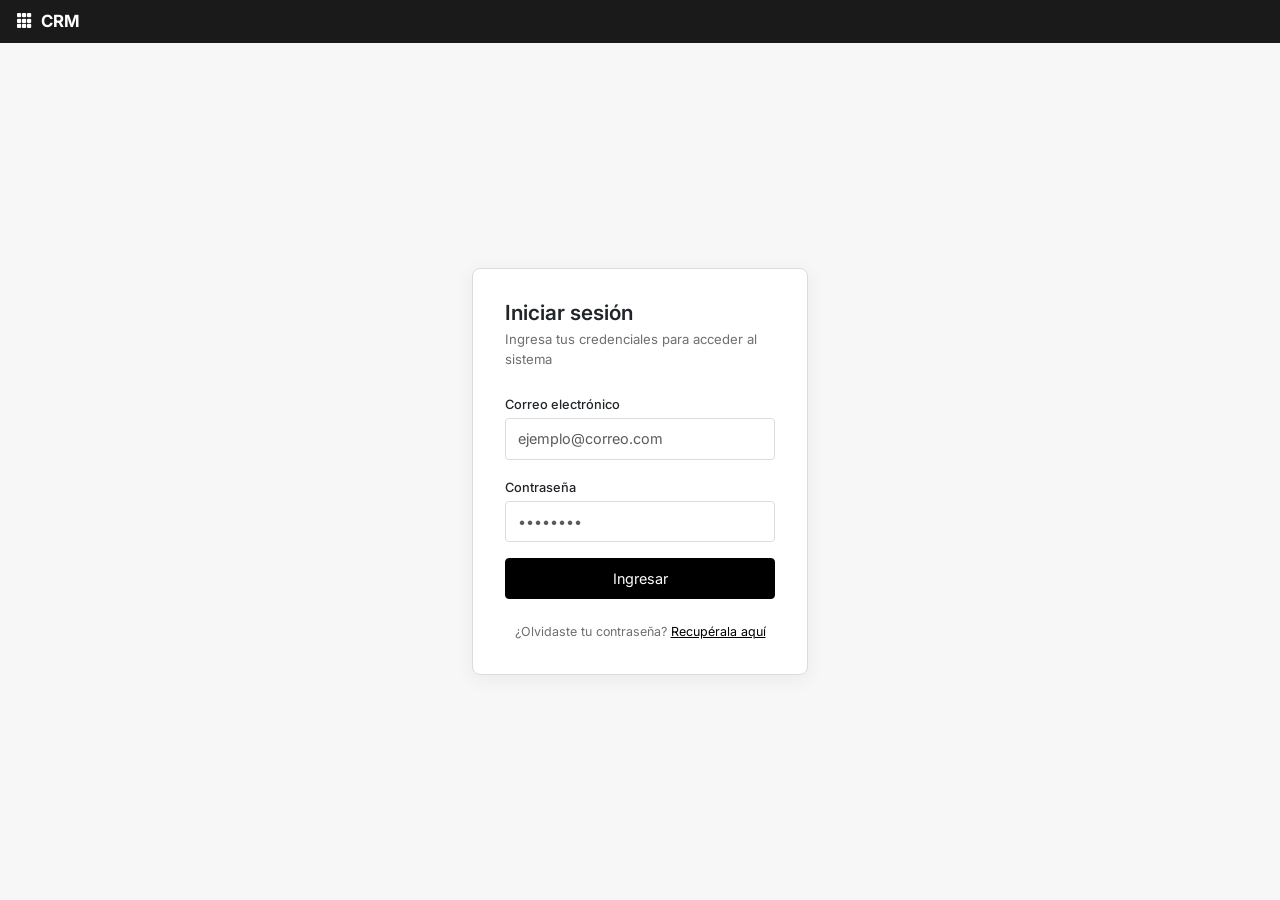
==== index.html @ 172df6b5 "version-1" ====
<!DOCTYPE html>
<html lang="es">
<head>
<meta charset="UTF-8">
<title>Iniciar Sesión - CRM</title>
<meta name="viewport" content="width=device-width, initial-scale=1">
<link href="https://cdn.jsdelivr.net/npm/bootstrap@5.3.3/dist/css/bootstrap.min.css" rel="stylesheet">
<link href="https://cdn.jsdelivr.net/npm/bootstrap-icons@1.11.3/font/bootstrap-icons.css" rel="stylesheet">
<link href="https://fonts.googleapis.com/css2?family=Inter:wght@400;500;600;700&display=swap" rel="stylesheet">
<link href="css/style.css" rel="stylesheet">
<style>
.login-wrapper{min-height:100vh;display:flex;flex-direction:column;background:var(--surface);}
.login-card{width:100%;max-width:400px;margin:auto;padding:2rem;}
.login-card .card{border:1px solid var(--border);border-radius:8px;box-shadow:0 4px 20px rgba(0,0,0,.06);}
.login-card .card-body{padding:2rem;}
.login-card h2{font-size:1.3rem;font-weight:600;margin-bottom:.25rem;}
.login-card .sub{color:var(--muted);font-size:.82rem;margin-bottom:1.5rem;}
.login-card label{font-size:.8rem;font-weight:500;margin-bottom:.25rem;}
.login-card .form-control{font-size:.9rem;padding:.55rem .75rem;border:1px solid var(--border);border-radius:4px;}
.login-card .form-control:focus{border-color:#000;box-shadow:none;}
.login-card .btn-crm-solid{width:100%;padding:.55rem;font-size:.9rem;border-radius:4px;}
.login-card .footer-text{font-size:.78rem;color:var(--muted);text-align:center;margin-top:1.5rem;}
</style>
</head>
<body>
<div class="login-wrapper">
  <nav class="navbar-crm d-flex align-items-center justify-content-between">
    <div class="d-flex align-items-center">
      <span class="brand"><i class="bi bi-grid-3x3-gap-fill"></i> CRM</span>
    </div>
  </nav>

  <div class="login-card">
    <div class="card">
      <div class="card-body">
        <h2>Iniciar sesión</h2>
        <p class="sub">Ingresa tus credenciales para acceder al sistema</p>
        <form id="loginForm">
          <div class="mb-3">
            <label for="email">Correo electrónico</label>
            <input type="email" class="form-control" id="email" placeholder="ejemplo@correo.com" required>
          </div>
          <div class="mb-3">
            <label for="password">Contraseña</label>
            <input type="password" class="form-control" id="password" placeholder="••••••••" required>
          </div>
          <button type="submit" class="btn-crm-solid">Ingresar</button>
        </form>
        <div class="footer-text">
          ¿Olvidaste tu contraseña? <a href="#" style="color:#000;text-decoration:underline;">Recupérala aquí</a>
        </div>
      </div>
    </div>
  </div>
</div>

<script>
document.getElementById('loginForm').addEventListener('submit', function(e) {
  e.preventDefault();
  window.location.href = 'leads.html';
});
</script>
</body>
</html>
---- css/style.css ----
:root{
  --bg:#ffffff;
  --surface:#f7f7f7;
  --border:#dcdcdc;
  --text:#111111;
  --muted:#6e6e73;
  --dark:#1a1a1a;
}
*{box-sizing:border-box;}
body{font-family:'Inter',Arial,sans-serif;color:var(--text);background:var(--bg);font-size:.9rem;}
a{text-decoration:none;color:inherit;}

/* ---------- Navbar ---------- */
.navbar-crm{background:var(--dark);padding:.55rem 1rem;}
.navbar-crm .brand{color:#fff;font-weight:700;font-size:1.05rem;letter-spacing:.02em;display:flex;align-items:center;gap:.45rem;}
.navbar-crm .nav-link{color:#bdbdbd;padding:.4rem .75rem;font-size:.85rem;border-bottom:2px solid transparent;}
.navbar-crm .nav-link.active,.navbar-crm .nav-link:hover{color:#fff;border-bottom-color:#fff;}
.avatar-circle{width:32px;height:32px;border-radius:50%;background:#555;display:flex;align-items:center;justify-content:center;color:#fff;font-size:.8rem;font-weight:600;}
.avatar-badge{width:22px;height:22px;border-radius:50%;background:#000;color:#fff;display:inline-flex;align-items:center;justify-content:center;font-size:.68rem;font-weight:700;flex:none;}

/* ---------- Toolbar / breadcrumb ---------- */
.toolbar{border-bottom:1px solid var(--border);padding:.6rem 1rem;display:flex;align-items:center;gap:.6rem;flex-wrap:wrap;}
.btn-crm{border:1px solid #000;background:#fff;color:#000;font-size:.82rem;padding:.35rem .85rem;border-radius:3px;}
.btn-crm-solid{border:1px solid #000;background:#000;color:#fff;font-size:.82rem;padding:.35rem .85rem;border-radius:3px;}
.btn-crm:hover{background:#f2f2f2;}
.btn-crm-solid:hover{background:#222;color:#fff;}
.breadcrumb-crm{font-size:.82rem;color:var(--muted);}
.breadcrumb-crm .current{color:#000;}
.pager{font-size:.82rem;color:var(--muted);display:flex;align-items:center;gap:.4rem;}
.pager i{cursor:pointer;}

/* ---------- Search row ---------- */
.search-row{padding:.6rem 1rem;border-bottom:1px solid var(--border);}
.search-input{border:1px solid var(--border);border-radius:3px;padding:.35rem .75rem;font-size:.85rem;}

/* ---------- List / table ---------- */
table.table-crm{margin:0;}
table.table-crm thead th{background:var(--surface);font-size:.72rem;text-transform:uppercase;letter-spacing:.04em;color:var(--muted);border-bottom:1px solid var(--border);font-weight:600;white-space:nowrap;}
table.table-crm td, table.table-crm th{padding:.55rem .75rem;vertical-align:middle;border-color:var(--border);}
table.table-crm tbody tr{cursor:pointer;}
table.table-crm tbody tr:hover{background:var(--surface);}
.vendor-cell{display:flex;align-items:center;gap:.5rem;}

/* ---------- Kanban ---------- */
.kanban-col{background:var(--surface);border-radius:6px;padding:.6rem;min-height:220px;}
.kanban-col-header{display:flex;justify-content:space-between;align-items:center;font-size:.85rem;font-weight:600;margin-bottom:.4rem;}
.kanban-progress{height:4px;background:#e2e2e2;border-radius:2px;margin-bottom:.6rem;overflow:hidden;}
.kanban-card{background:#fff;border:1px solid var(--border);border-radius:6px;padding:.6rem .7rem;margin-bottom:.55rem;cursor:pointer;font-size:.82rem;}
.kanban-card:hover{box-shadow:0 2px 6px rgba(0,0,0,.12);border-color:#aaa;}
.kanban-card .card-footer-row{display:flex;justify-content:space-between;align-items:center;margin-top:.4rem;}
.kanban-card .subtext{color:var(--muted);font-size:.76rem;}
.stars{color:#c9c9c9;font-size:.75rem;letter-spacing:1px;}

/* ---------- Form detail ---------- */
.status-btn{border:1px solid #000;background:#fff;color:#000;font-size:.82rem;padding:.4rem 1rem;}
.status-btn.solid{background:#000;color:#fff;}
.stage-tabs{border-bottom:1px solid var(--border);}
.stage-tabs .nav-link{color:#555;font-size:.82rem;border:none;border-bottom:2px solid transparent;border-radius:0;padding:.55rem 1rem;}
.stage-tabs .nav-link.active{color:#000;font-weight:600;border-bottom-color:#000;background:none;}

.field-label{font-size:.72rem;text-transform:uppercase;letter-spacing:.03em;color:var(--muted);margin-bottom:.15rem;}
.field-value{font-size:.9rem;border-bottom:1px solid var(--border);padding-bottom:.35rem;min-height:1.6rem;}
.section-title{font-size:.78rem;font-weight:700;text-transform:uppercase;letter-spacing:.04em;color:#000;margin:1.4rem 0 .8rem;border-bottom:1px solid #000;padding-bottom:.25rem;}

/* ---------- Chatter (sidebar) ---------- */
.chatter{border-left:1px solid var(--border);}
.chatter-btn{border:1px solid #000;background:#fff;color:#000;font-size:.8rem;padding:.4rem .8rem;}
.chatter-btn.solid{background:#000;color:#fff;}
.chatter-icons{color:var(--muted);font-size:.9rem;display:flex;gap:.7rem;align-items:center;}
.chatter-msg{padding:.7rem 0;border-bottom:1px solid #f0f0f0;font-size:.82rem;display:flex;gap:.6rem;}
.chatter-day{font-size:.72rem;color:var(--muted);text-transform:uppercase;letter-spacing:.04em;margin:.8rem 0 .4rem;}

.tag-pill{display:inline-flex;align-items:center;gap:.35rem;border:1px solid #000;border-radius:12px;padding:.15rem .65rem;font-size:.76rem;background:#f2f2f2;}
.tab-content-container{border-top:none!important;}
.tab-panel{padding:1.25rem!important;line-height:1.6;}
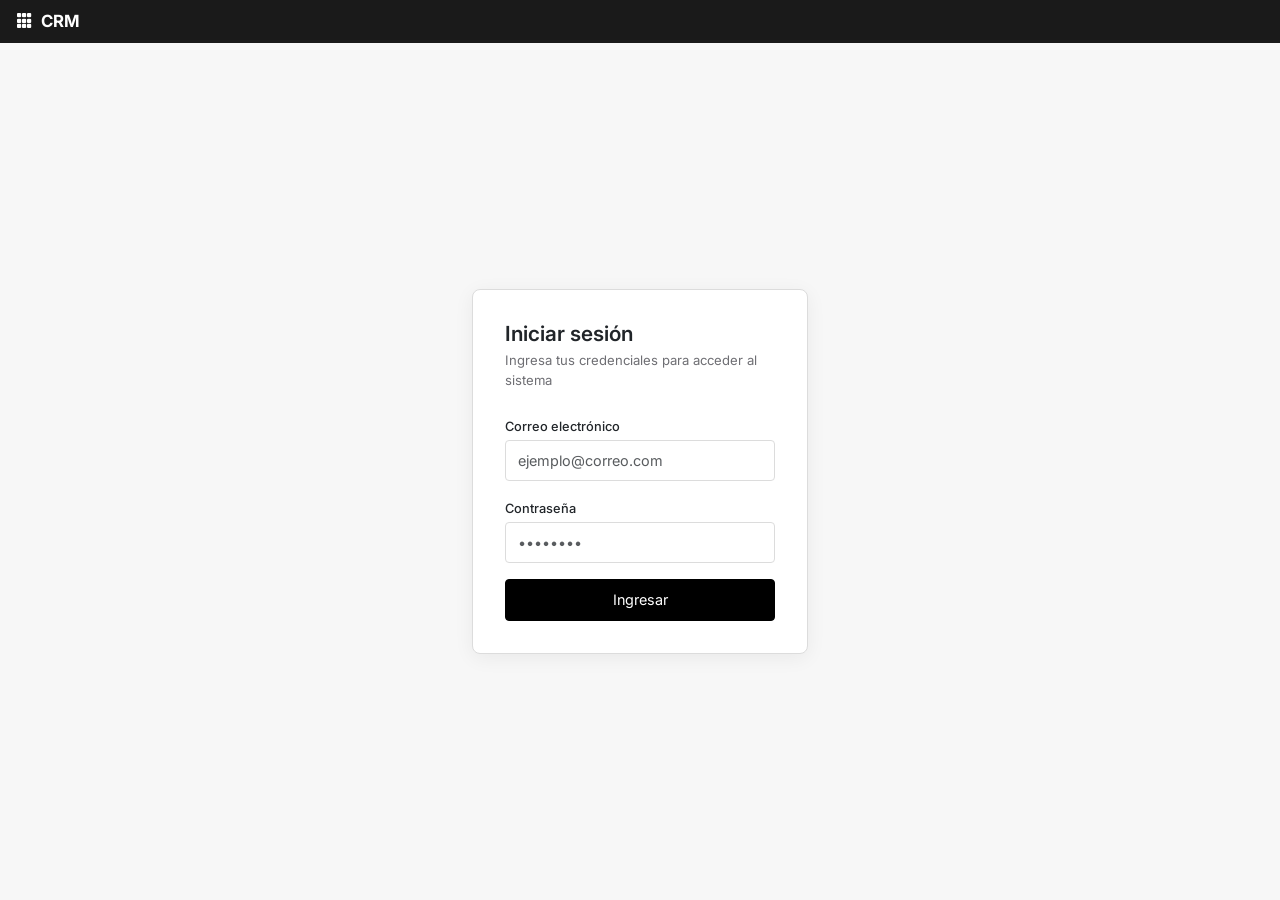
==== commit 4fdbc05d: "version3" ====
--- a/index.html
+++ b/index.html
@@ -19,7 +19,6 @@
 .login-card .form-control{font-size:.9rem;padding:.55rem .75rem;border:1px solid var(--border);border-radius:4px;}
 .login-card .form-control:focus{border-color:#000;box-shadow:none;}
 .login-card .btn-crm-solid{width:100%;padding:.55rem;font-size:.9rem;border-radius:4px;}
-.login-card .footer-text{font-size:.78rem;color:var(--muted);text-align:center;margin-top:1.5rem;}
 </style>
 </head>
 <body>
@@ -35,30 +34,22 @@
       <div class="card-body">
         <h2>Iniciar sesión</h2>
         <p class="sub">Ingresa tus credenciales para acceder al sistema</p>
-        <form id="loginForm">
+        <form onsubmit="window.location.href='leads.html';return false">
           <div class="mb-3">
             <label for="email">Correo electrónico</label>
-            <input type="email" class="form-control" id="email" placeholder="ejemplo@correo.com" required>
+            <input type="email" class="form-control" id="email" placeholder="ejemplo@correo.com">
           </div>
           <div class="mb-3">
             <label for="password">Contraseña</label>
-            <input type="password" class="form-control" id="password" placeholder="••••••••" required>
+            <input type="password" class="form-control" id="password" placeholder="••••••••">
           </div>
           <button type="submit" class="btn-crm-solid">Ingresar</button>
         </form>
-        <div class="footer-text">
-          ¿Olvidaste tu contraseña? <a href="#" style="color:#000;text-decoration:underline;">Recupérala aquí</a>
-        </div>
       </div>
     </div>
   </div>
 </div>
 
-<script>
-document.getElementById('loginForm').addEventListener('submit', function(e) {
-  e.preventDefault();
-  window.location.href = 'leads.html';
-});
-</script>
+
 </body>
 </html>
--- a/css/style.css
+++ b/css/style.css
@@ -15,7 +15,9 @@
 .navbar-crm .brand{color:#fff;font-weight:700;font-size:1.05rem;letter-spacing:.02em;display:flex;align-items:center;gap:.45rem;}
 .navbar-crm .nav-link{color:#bdbdbd;padding:.4rem .75rem;font-size:.85rem;border-bottom:2px solid transparent;}
 .navbar-crm .nav-link.active,.navbar-crm .nav-link:hover{color:#fff;border-bottom-color:#fff;}
-.avatar-circle{width:32px;height:32px;border-radius:50%;background:#555;display:flex;align-items:center;justify-content:center;color:#fff;font-size:.8rem;font-weight:600;}
+.avatar-circle{width:32px;height:32px;border-radius:50%;background:#555;display:flex;align-items:center;justify-content:center;color:#fff;font-size:.8rem;font-weight:600;text-decoration:none;}
+.avatar-circle:hover{background:#777;color:#fff;}
+.avatar-circle.dropdown-toggle::after{display:none;}
 .avatar-badge{width:22px;height:22px;border-radius:50%;background:#000;color:#fff;display:inline-flex;align-items:center;justify-content:center;font-size:.68rem;font-weight:700;flex:none;}
 
 /* ---------- Toolbar / breadcrumb ---------- */
@@ -57,10 +59,17 @@
 .stage-tabs{border-bottom:1px solid var(--border);}
 .stage-tabs .nav-link{color:#555;font-size:.82rem;border:none;border-bottom:2px solid transparent;border-radius:0;padding:.55rem 1rem;}
 .stage-tabs .nav-link.active{color:#000;font-weight:600;border-bottom-color:#000;background:none;}
+.nav-tabs .nav-link{color:#555;}
+.nav-tabs .nav-link.active{color:#000;font-weight:600;}
 
-.field-label{font-size:.72rem;text-transform:uppercase;letter-spacing:.03em;color:var(--muted);margin-bottom:.15rem;}
-.field-value{font-size:.9rem;border-bottom:1px solid var(--border);padding-bottom:.35rem;min-height:1.6rem;}
+.data-block{background:#f7f7f7;border-radius:6px;padding:1rem .75rem 1.25rem;margin-bottom:1.2rem;}
+.field-label{font-size:.72rem;text-transform:uppercase;letter-spacing:.03em;color:var(--muted);margin-bottom:.25rem;}
+.field-input{border:1px solid var(--border);border-radius:4px;font-size:.9rem;padding:.45rem .65rem;}
+.field-input:focus{border-color:#000;box-shadow:none;}
 .section-title{font-size:.78rem;font-weight:700;text-transform:uppercase;letter-spacing:.04em;color:#000;margin:1.4rem 0 .8rem;border-bottom:1px solid #000;padding-bottom:.25rem;}
+
+/* ---------- Stage ribbon ---------- */
+.stage-ribbon{position:absolute;top:35px;right:-36px;background:#1a6d1a;color:#fff;font-size:.65rem;font-weight:700;text-transform:uppercase;letter-spacing:.06em;padding:.2rem 2.5rem;transform:rotate(45deg);z-index:5;white-space:nowrap;box-shadow:0 1px 4px rgba(0,0,0,.12);}
 
 /* ---------- Chatter (sidebar) ---------- */
 .chatter{border-left:1px solid var(--border);}
